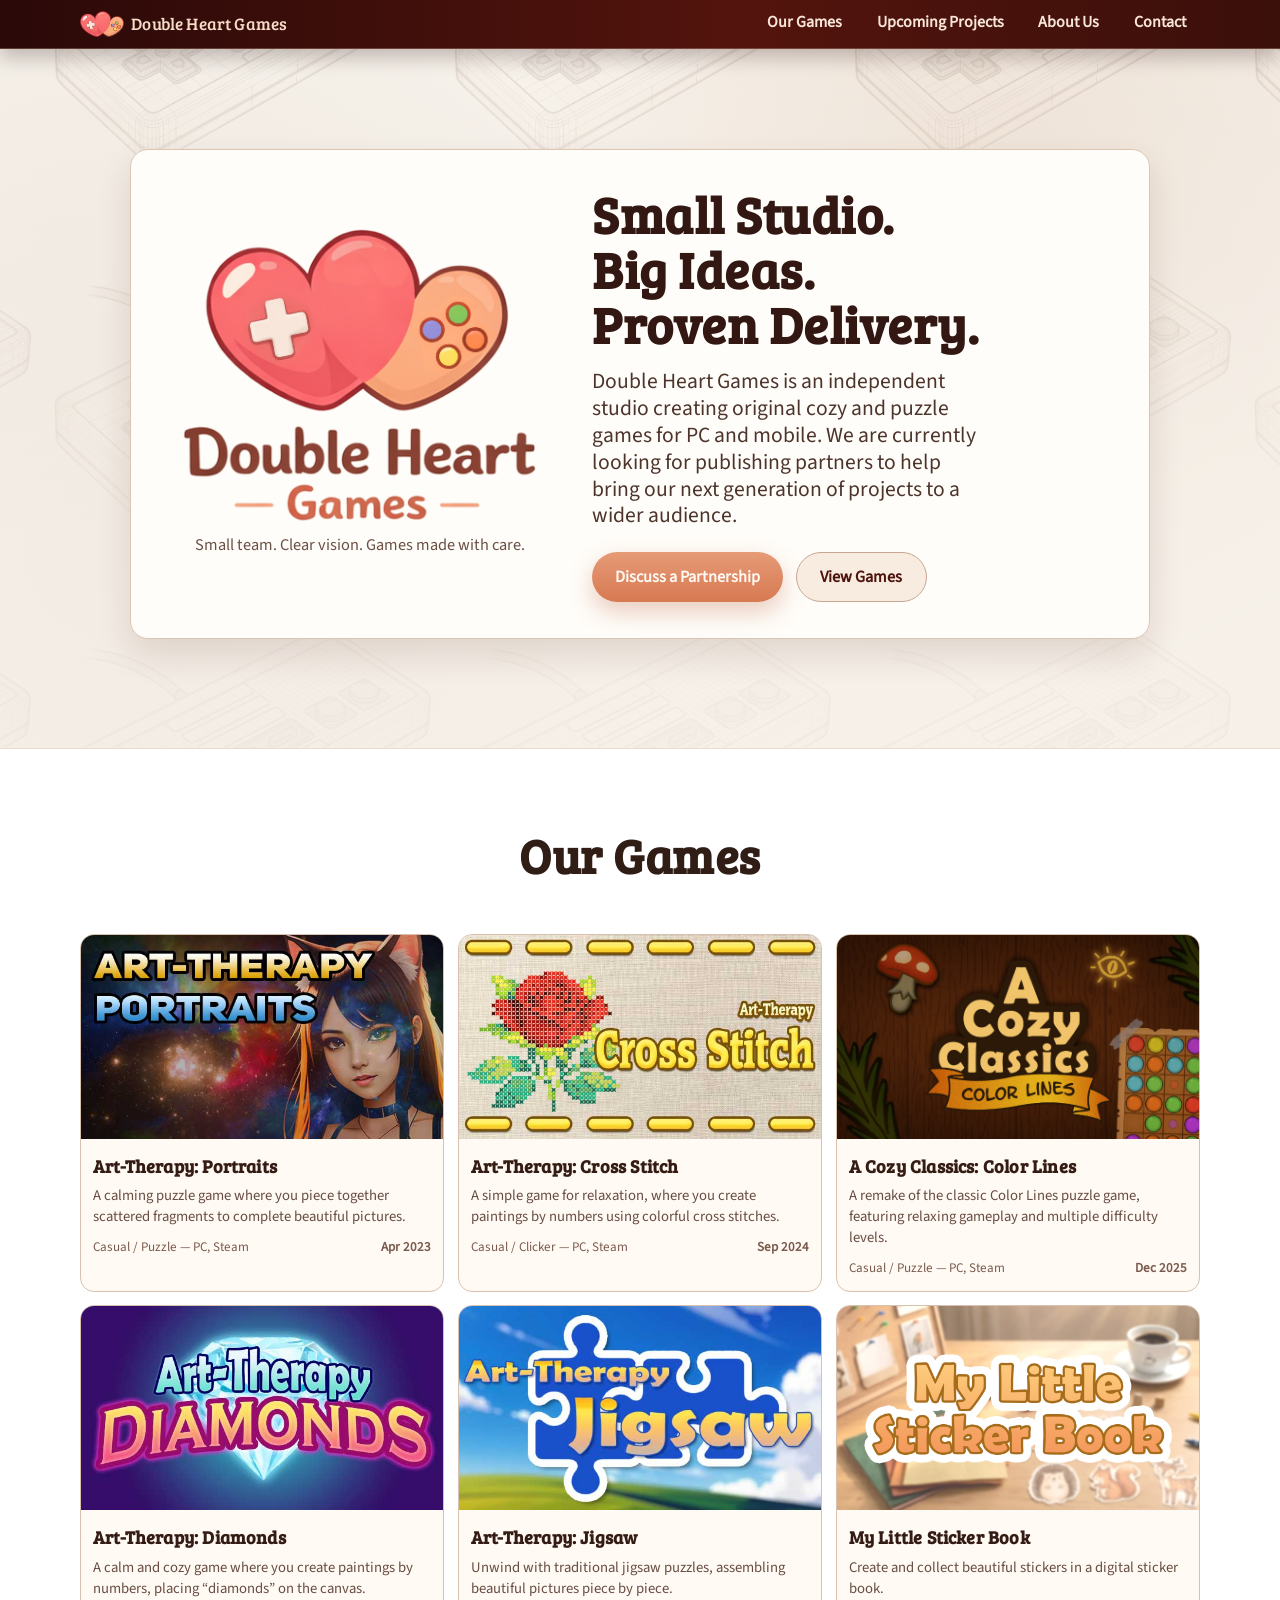
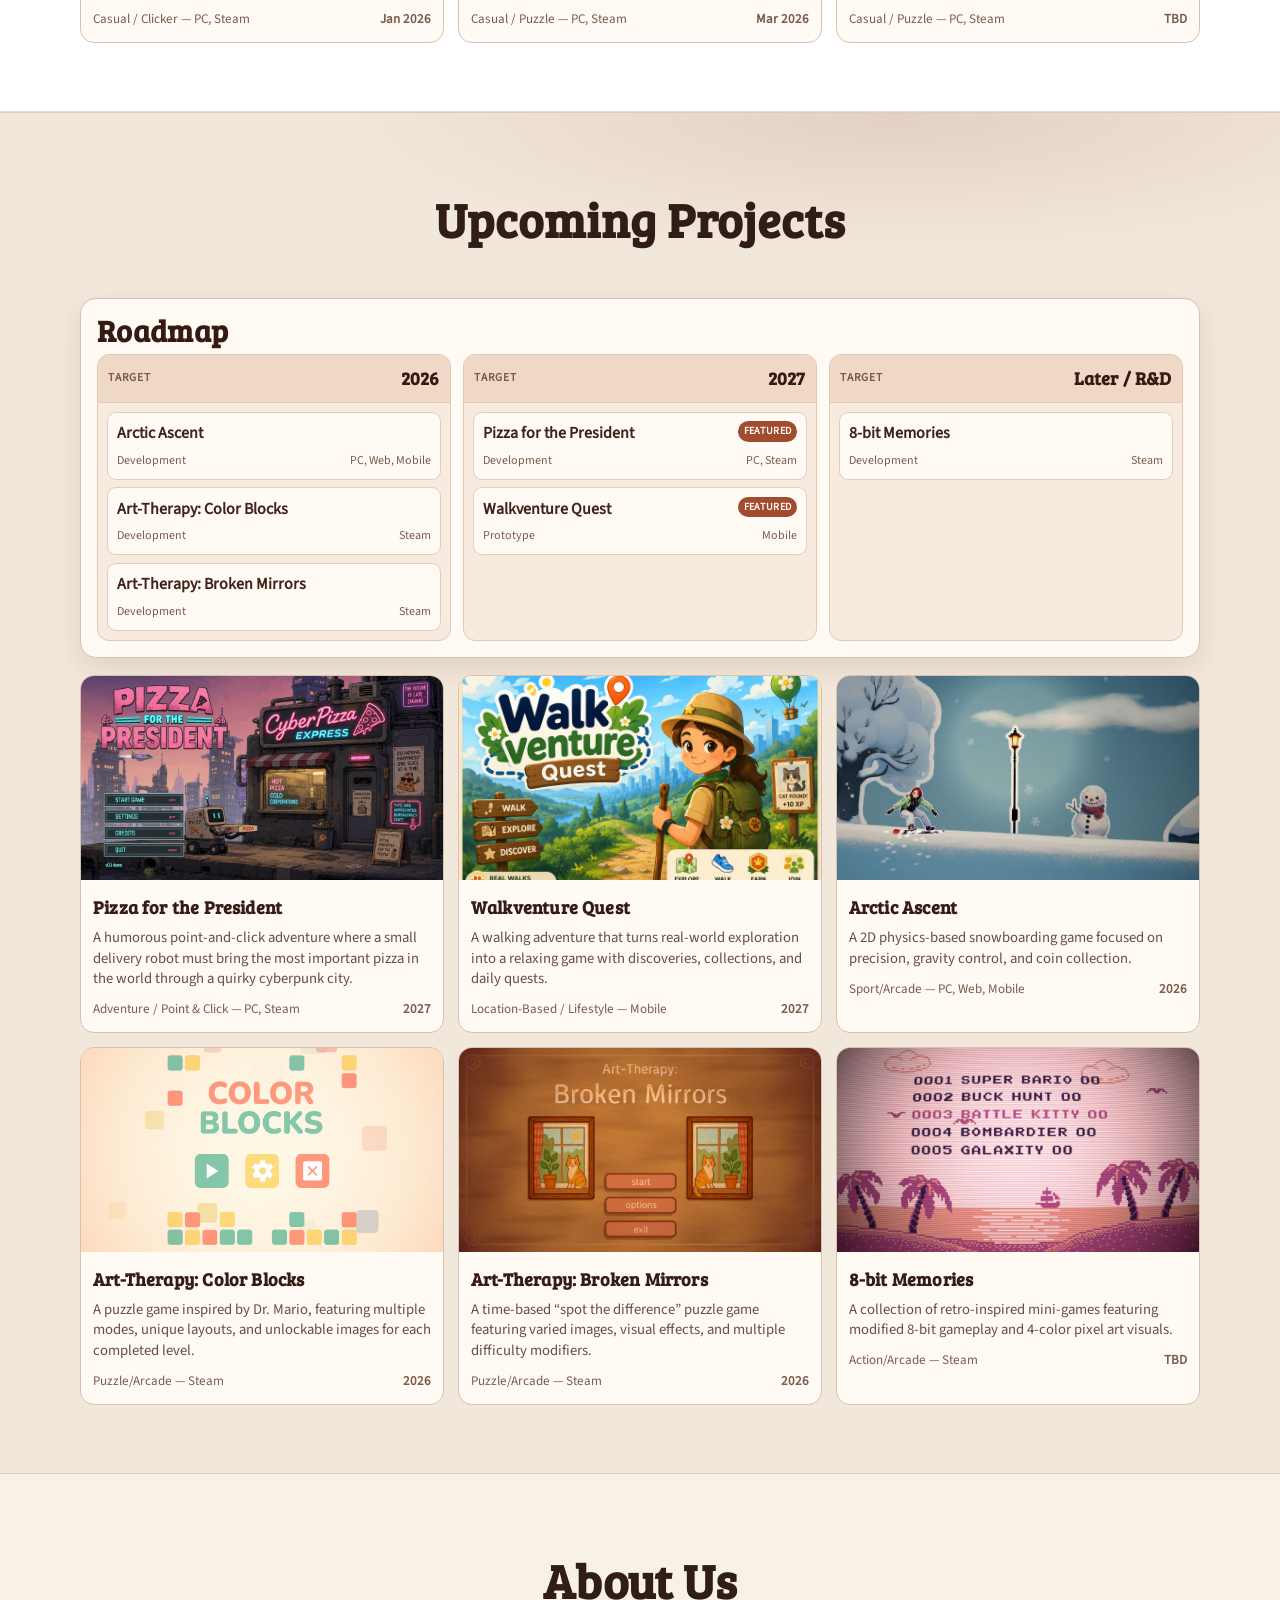
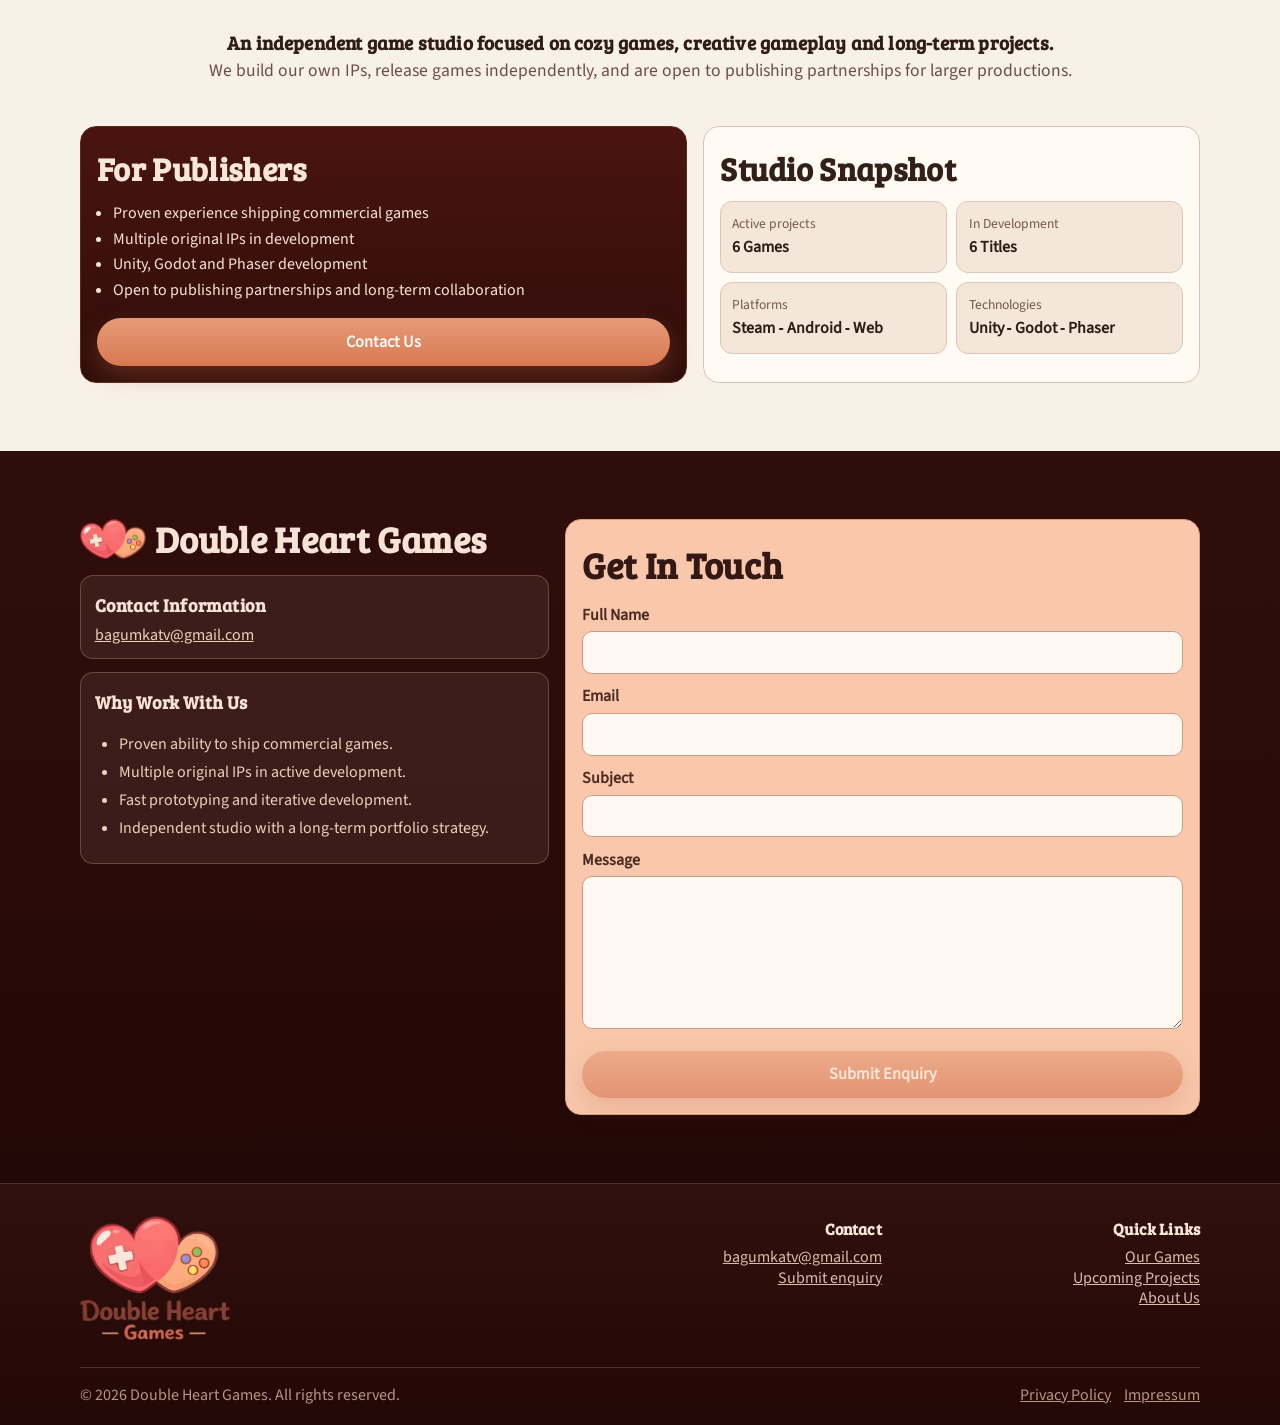
==== index.html @ 3693269b "update" ====
<!doctype html>
<html lang="en" data-beasties-container>

<head>
  <title>Double Heart Games</title>
  <meta charset="UTF-8">
  <base href="/">
  <link rel="apple-touch-icon" sizes="180x180" href="/assets/favicon/double-heart-fav.png">
  <link rel="icon" type="image/png" href="/assets/favicon/double-heart-fav.png">
  <link rel="manifest" href="/assets/favicon/site.webmanifest">
  <link rel="preload" as="image" href="/assets/design/dblhrt-trimmed.png">
  <style>
    .app-loader {
      position: fixed;
      inset: 0;
      z-index: 9999;
      display: grid;
      place-items: center;
      background: #f5efe7;
    }

    .app-loader img {
      width: min(240px, 60vw);
      height: auto;
      animation: loader-pulse 1.4s ease-in-out infinite;
    }

    @keyframes loader-pulse {

      0%,
      100% {
        opacity: 0.72;
        transform: scale(0.97);
      }

      50% {
        opacity: 1;
        transform: scale(1);
      }
    }

    @media (prefers-reduced-motion: reduce) {
      .app-loader img {
        animation: none;
      }
    }
  </style>
<style>@font-face{font-display:swap;font-family:"Source Sans 3";font-style:normal;font-weight:400;src:url(/assets/fonts/source-sans-3-v19-latin-regular.woff2) format("woff2")}:root{--bg:#f5efe7;--surface:#fffdf9;--surface-muted:#f0e4d5;--line:#dbc6b3;--text:#2f1d16;--text-soft:#6c4f44;--brand-deep:#2a0908;--brand:#4d130d;--accent:#db8d67;--accent-strong:#c66d47;--card-shadow:0 16px 34px rgba(72, 27, 16, .12)}*{margin:0;padding:0;box-sizing:border-box}html{scroll-behavior:smooth}body{font-family:"Source Sans 3",sans-serif;background:radial-gradient(1200px 500px at 90% -10%,rgba(219,141,103,.2),transparent 60%),radial-gradient(1000px 500px at 10% 20%,rgba(85,29,16,.08),transparent 70%),var(--bg);color:var(--text);line-height:1.6;overflow-x:hidden}</style><link rel="stylesheet" href="styles-2LGUHHR6.css" media="print" onload="this.media='all'"><noscript><link rel="stylesheet" href="styles-2LGUHHR6.css"></noscript></head>

<body>
  <app-root>
    <div class="app-loader" role="status" aria-label="Loading Double Heart Games">
      <img src="/assets/design/dblhrt-trimmed.png" alt="Double Heart Games">
    </div>
  </app-root>
<script src="polyfills-5CFQRCPP.js" type="module"></script><script src="main-F7FQABIE.js" type="module"></script></body>

</html>
---- styles-2LGUHHR6.css ----
@font-face{font-display:swap;font-family:"Bree Serif";font-style:normal;font-weight:400;src:url(/assets/fonts/bree-serif-v18-latin-regular.woff2) format("woff2")}@font-face{font-display:swap;font-family:"Source Sans 3";font-style:normal;font-weight:400;src:url(/assets/fonts/source-sans-3-v19-latin-regular.woff2) format("woff2")}@font-face{font-family:Material Symbols Outlined;font-style:normal;font-weight:100 700;font-display:block;src:url("./media/material-symbols-outlined-TII6WUQG.woff2") format("woff2")}.material-symbols-outlined{font-family:Material Symbols Outlined;font-weight:400;font-style:normal;font-size:24px;line-height:1;letter-spacing:normal;text-transform:none;display:inline-block;white-space:nowrap;word-wrap:normal;direction:ltr;-webkit-font-smoothing:antialiased;-moz-osx-font-smoothing:grayscale;text-rendering:optimizeLegibility;font-feature-settings:"liga"}@font-face{font-family:Material Symbols Rounded;font-style:normal;font-weight:100 700;font-display:block;src:url("./media/material-symbols-rounded-ZIPMTUFS.woff2") format("woff2")}.material-symbols-rounded{font-family:Material Symbols Rounded;font-weight:400;font-style:normal;font-size:24px;line-height:1;letter-spacing:normal;text-transform:none;display:inline-block;white-space:nowrap;word-wrap:normal;direction:ltr;-webkit-font-smoothing:antialiased;-moz-osx-font-smoothing:grayscale;text-rendering:optimizeLegibility;font-feature-settings:"liga"}@font-face{font-family:Material Symbols Sharp;font-style:normal;font-weight:100 700;font-display:block;src:url("./media/material-symbols-sharp-HDQOLSGE.woff2") format("woff2")}.material-symbols-sharp{font-family:Material Symbols Sharp;font-weight:400;font-style:normal;font-size:24px;line-height:1;letter-spacing:normal;text-transform:none;display:inline-block;white-space:nowrap;word-wrap:normal;direction:ltr;-webkit-font-smoothing:antialiased;-moz-osx-font-smoothing:grayscale;text-rendering:optimizeLegibility;font-feature-settings:"liga"}:root{--bg: #f5efe7;--surface: #fffdf9;--surface-muted: #f0e4d5;--line: #dbc6b3;--text: #2f1d16;--text-soft: #6c4f44;--brand-deep: #2a0908;--brand: #4d130d;--accent: #db8d67;--accent-strong: #c66d47;--card-shadow: 0 16px 34px rgba(72, 27, 16, .12)}*{margin:0;padding:0;box-sizing:border-box}html{scroll-behavior:smooth}body{font-family:"Source Sans 3",sans-serif;background:radial-gradient(1200px 500px at 90% -10%,rgba(219,141,103,.2),transparent 60%),radial-gradient(1000px 500px at 10% 20%,rgba(85,29,16,.08),transparent 70%),var(--bg);color:var(--text);line-height:1.6;overflow-x:hidden}h1,h2,h3,h4{font-family:"Bree Serif",serif;letter-spacing:.01em}a{color:inherit}::-webkit-scrollbar{width:10px}::-webkit-scrollbar-track{background:#ede2d4}::-webkit-scrollbar-thumb{background:#ad7458;border-radius:999px}::-webkit-scrollbar-thumb:hover{background:#8d563d}.container{width:min(1160px,100%);margin:0 auto;padding:0 1.25rem}.section{padding:4.25rem 0}.section-header{text-align:center;margin-bottom:2.5rem}.section-header h2{font-size:clamp(2rem,3.8vw,3rem);color:var(--text);margin-bottom:.55rem}.section-header p{color:var(--text-soft);font-size:1.1rem}.btn{display:inline-flex;align-items:center;justify-content:center;gap:.45rem;padding:.7rem 1.45rem;border-radius:999px;border:0;cursor:pointer;text-decoration:none;font-family:inherit;font-weight:800;font-size:1.02rem;transition:transform .2s ease,box-shadow .2s ease,background .2s ease}.btn-primary{color:#fff8f3;background:linear-gradient(180deg,#e69b77,#d77952);box-shadow:0 10px 24px #bb624252}.btn-primary:hover{transform:translateY(-2px);box-shadow:0 14px 28px #bb624266}.btn-secondary{color:var(--brand);border:1px solid #c7a792;background:#f8ebe0}.btn-secondary:hover{transform:translateY(-2px);background:#f4dfcf}.card{background:var(--surface);border:1px solid var(--line);border-radius:18px;box-shadow:var(--card-shadow)}.fade-in-up{animation:fadeInUp .55s ease both}@keyframes fadeInUp{0%{opacity:0;transform:translateY(20px)}to{opacity:1;transform:translateY(0)}}@media(max-width:768px){.section{padding:3.25rem 0}}
---- styles-2LGUHHR6.css ----
@font-face{font-display:swap;font-family:"Bree Serif";font-style:normal;font-weight:400;src:url(/assets/fonts/bree-serif-v18-latin-regular.woff2) format("woff2")}@font-face{font-display:swap;font-family:"Source Sans 3";font-style:normal;font-weight:400;src:url(/assets/fonts/source-sans-3-v19-latin-regular.woff2) format("woff2")}@font-face{font-family:Material Symbols Outlined;font-style:normal;font-weight:100 700;font-display:block;src:url("./media/material-symbols-outlined-TII6WUQG.woff2") format("woff2")}.material-symbols-outlined{font-family:Material Symbols Outlined;font-weight:400;font-style:normal;font-size:24px;line-height:1;letter-spacing:normal;text-transform:none;display:inline-block;white-space:nowrap;word-wrap:normal;direction:ltr;-webkit-font-smoothing:antialiased;-moz-osx-font-smoothing:grayscale;text-rendering:optimizeLegibility;font-feature-settings:"liga"}@font-face{font-family:Material Symbols Rounded;font-style:normal;font-weight:100 700;font-display:block;src:url("./media/material-symbols-rounded-ZIPMTUFS.woff2") format("woff2")}.material-symbols-rounded{font-family:Material Symbols Rounded;font-weight:400;font-style:normal;font-size:24px;line-height:1;letter-spacing:normal;text-transform:none;display:inline-block;white-space:nowrap;word-wrap:normal;direction:ltr;-webkit-font-smoothing:antialiased;-moz-osx-font-smoothing:grayscale;text-rendering:optimizeLegibility;font-feature-settings:"liga"}@font-face{font-family:Material Symbols Sharp;font-style:normal;font-weight:100 700;font-display:block;src:url("./media/material-symbols-sharp-HDQOLSGE.woff2") format("woff2")}.material-symbols-sharp{font-family:Material Symbols Sharp;font-weight:400;font-style:normal;font-size:24px;line-height:1;letter-spacing:normal;text-transform:none;display:inline-block;white-space:nowrap;word-wrap:normal;direction:ltr;-webkit-font-smoothing:antialiased;-moz-osx-font-smoothing:grayscale;text-rendering:optimizeLegibility;font-feature-settings:"liga"}:root{--bg: #f5efe7;--surface: #fffdf9;--surface-muted: #f0e4d5;--line: #dbc6b3;--text: #2f1d16;--text-soft: #6c4f44;--brand-deep: #2a0908;--brand: #4d130d;--accent: #db8d67;--accent-strong: #c66d47;--card-shadow: 0 16px 34px rgba(72, 27, 16, .12)}*{margin:0;padding:0;box-sizing:border-box}html{scroll-behavior:smooth}body{font-family:"Source Sans 3",sans-serif;background:radial-gradient(1200px 500px at 90% -10%,rgba(219,141,103,.2),transparent 60%),radial-gradient(1000px 500px at 10% 20%,rgba(85,29,16,.08),transparent 70%),var(--bg);color:var(--text);line-height:1.6;overflow-x:hidden}h1,h2,h3,h4{font-family:"Bree Serif",serif;letter-spacing:.01em}a{color:inherit}::-webkit-scrollbar{width:10px}::-webkit-scrollbar-track{background:#ede2d4}::-webkit-scrollbar-thumb{background:#ad7458;border-radius:999px}::-webkit-scrollbar-thumb:hover{background:#8d563d}.container{width:min(1160px,100%);margin:0 auto;padding:0 1.25rem}.section{padding:4.25rem 0}.section-header{text-align:center;margin-bottom:2.5rem}.section-header h2{font-size:clamp(2rem,3.8vw,3rem);color:var(--text);margin-bottom:.55rem}.section-header p{color:var(--text-soft);font-size:1.1rem}.btn{display:inline-flex;align-items:center;justify-content:center;gap:.45rem;padding:.7rem 1.45rem;border-radius:999px;border:0;cursor:pointer;text-decoration:none;font-family:inherit;font-weight:800;font-size:1.02rem;transition:transform .2s ease,box-shadow .2s ease,background .2s ease}.btn-primary{color:#fff8f3;background:linear-gradient(180deg,#e69b77,#d77952);box-shadow:0 10px 24px #bb624252}.btn-primary:hover{transform:translateY(-2px);box-shadow:0 14px 28px #bb624266}.btn-secondary{color:var(--brand);border:1px solid #c7a792;background:#f8ebe0}.btn-secondary:hover{transform:translateY(-2px);background:#f4dfcf}.card{background:var(--surface);border:1px solid var(--line);border-radius:18px;box-shadow:var(--card-shadow)}.fade-in-up{animation:fadeInUp .55s ease both}@keyframes fadeInUp{0%{opacity:0;transform:translateY(20px)}to{opacity:1;transform:translateY(0)}}@media(max-width:768px){.section{padding:3.25rem 0}}
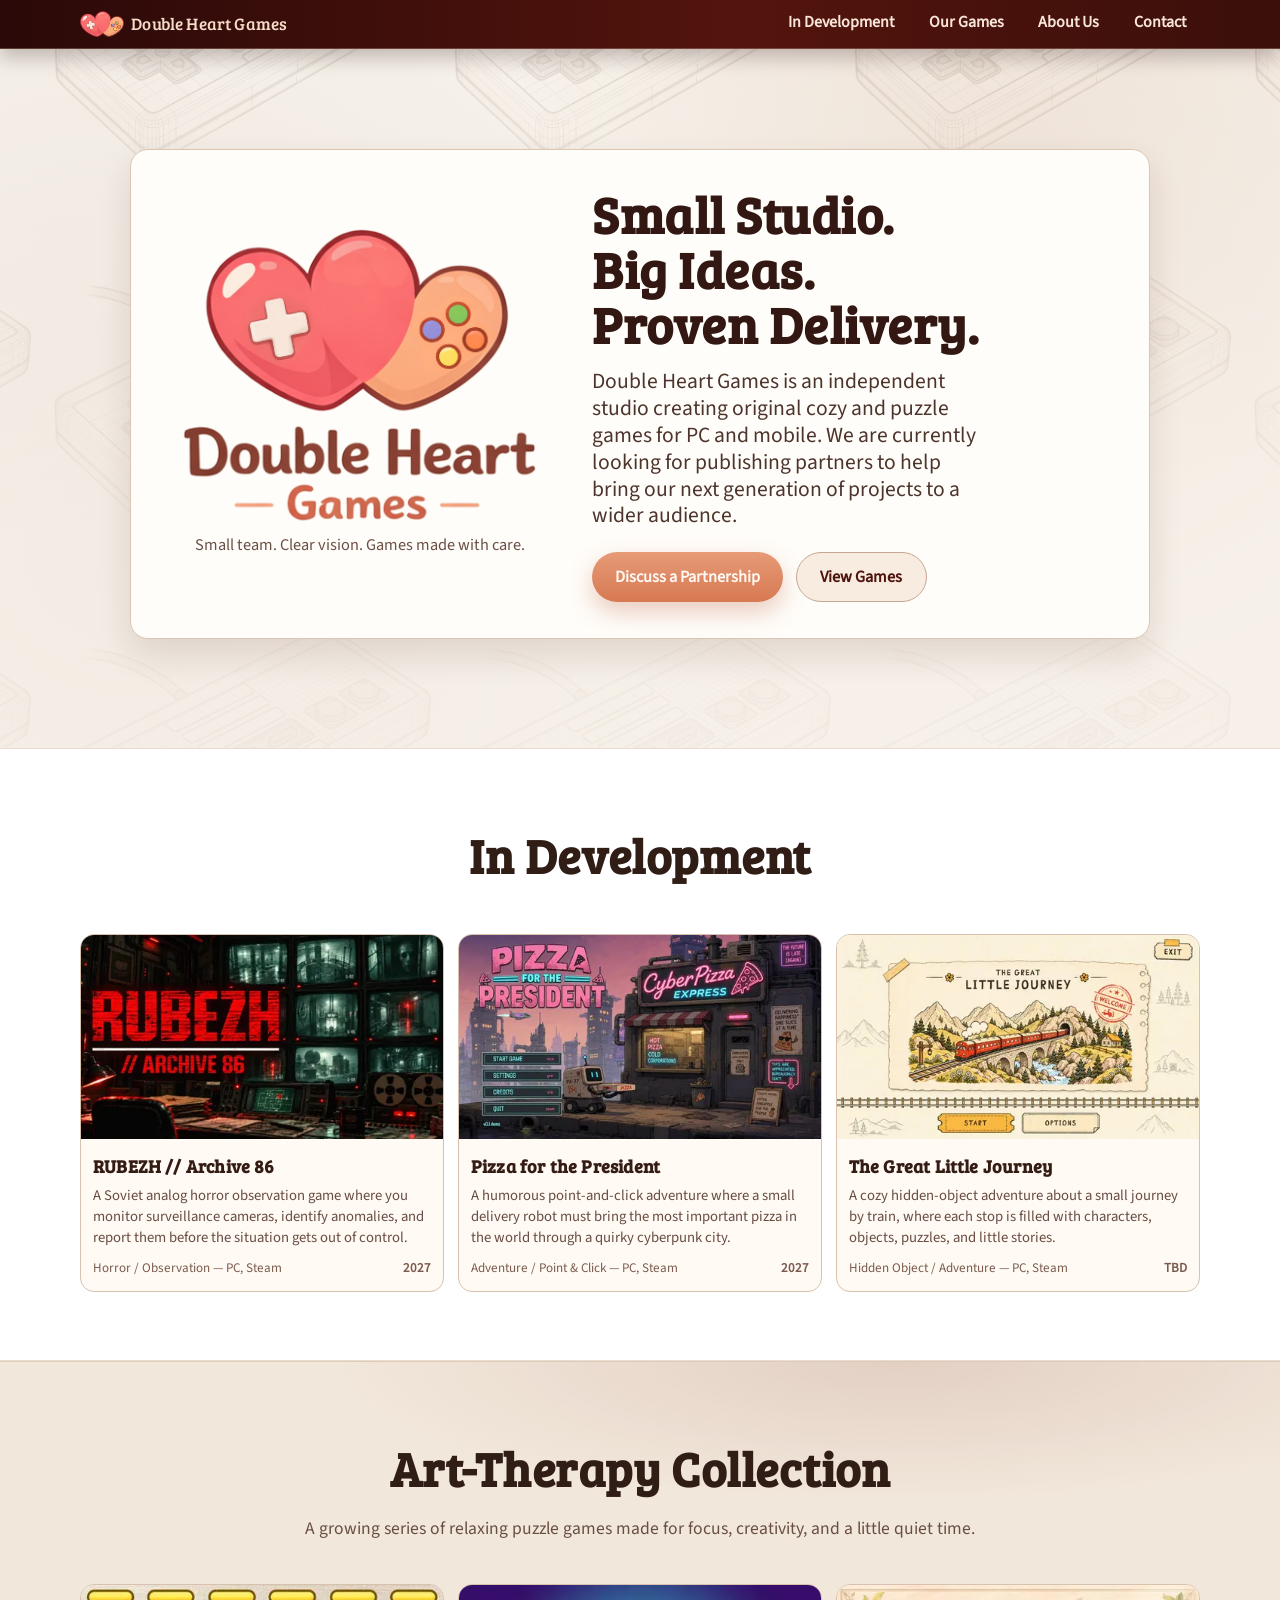
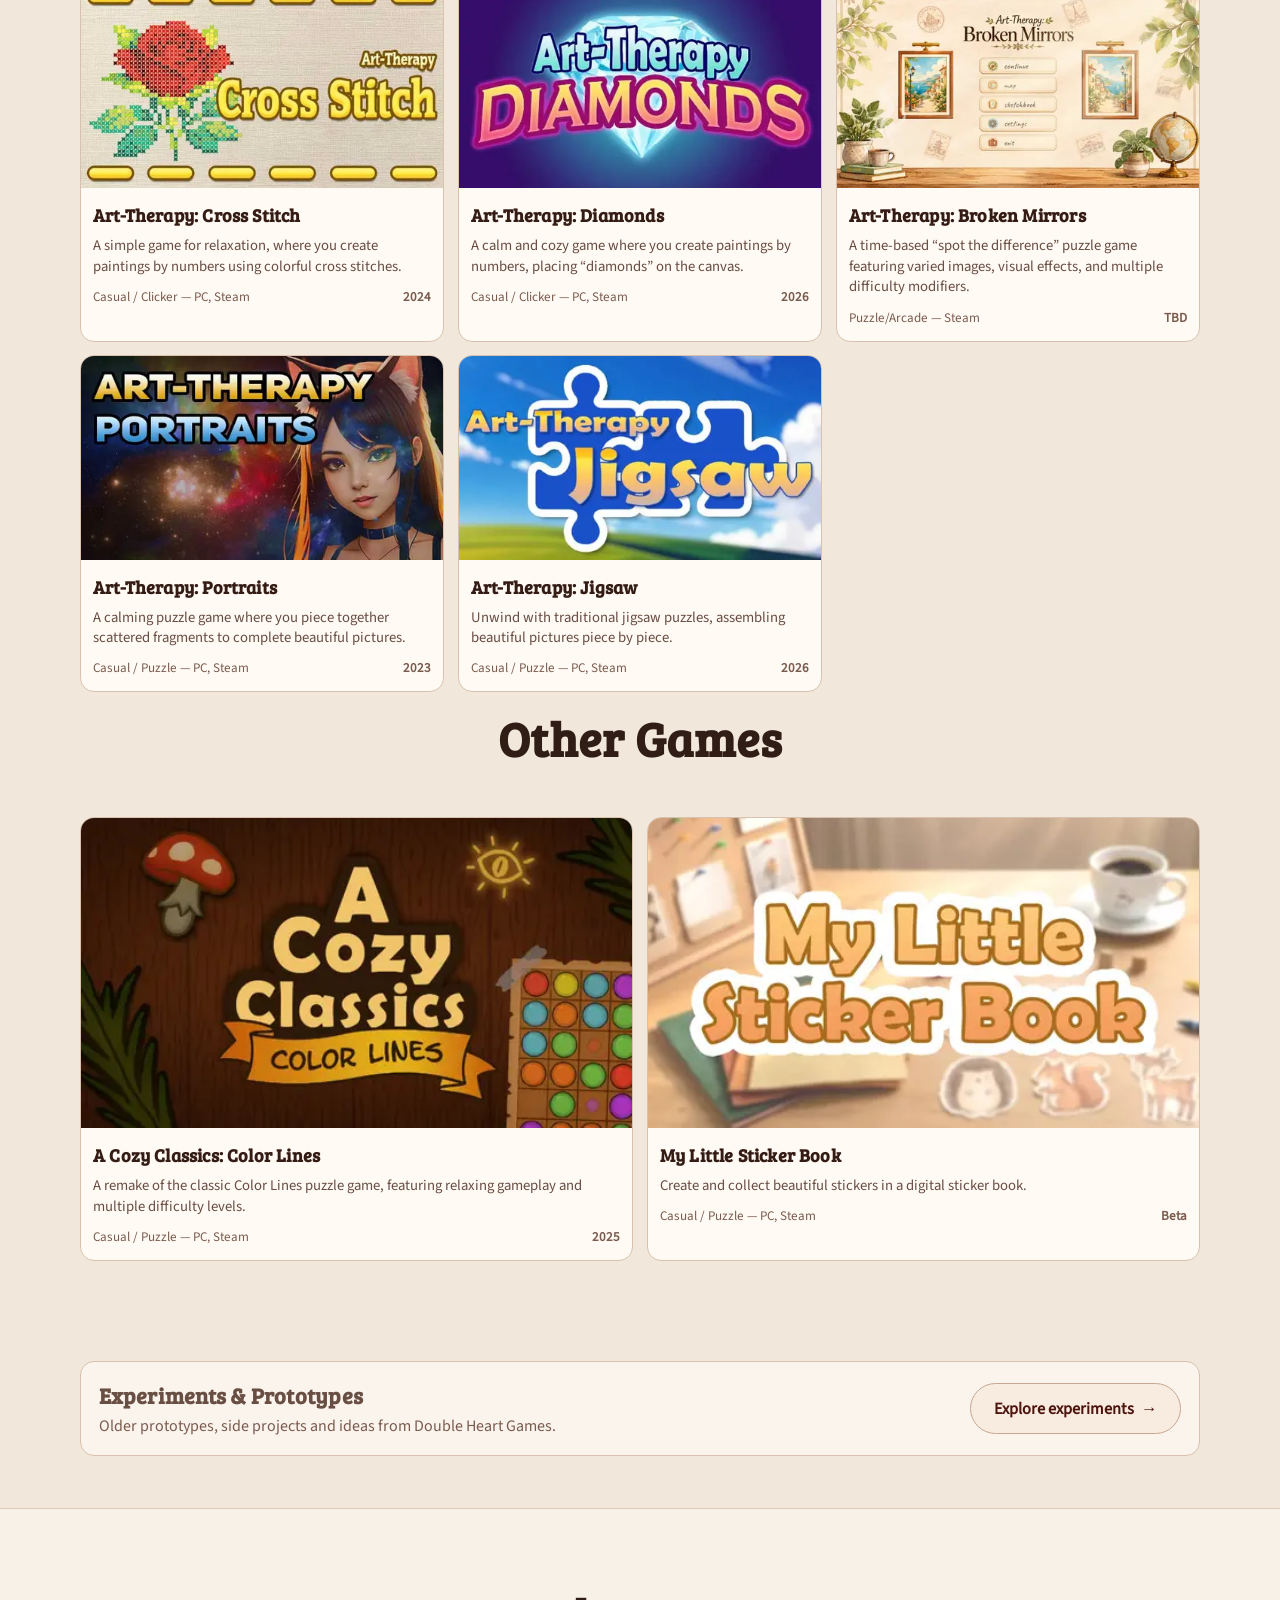
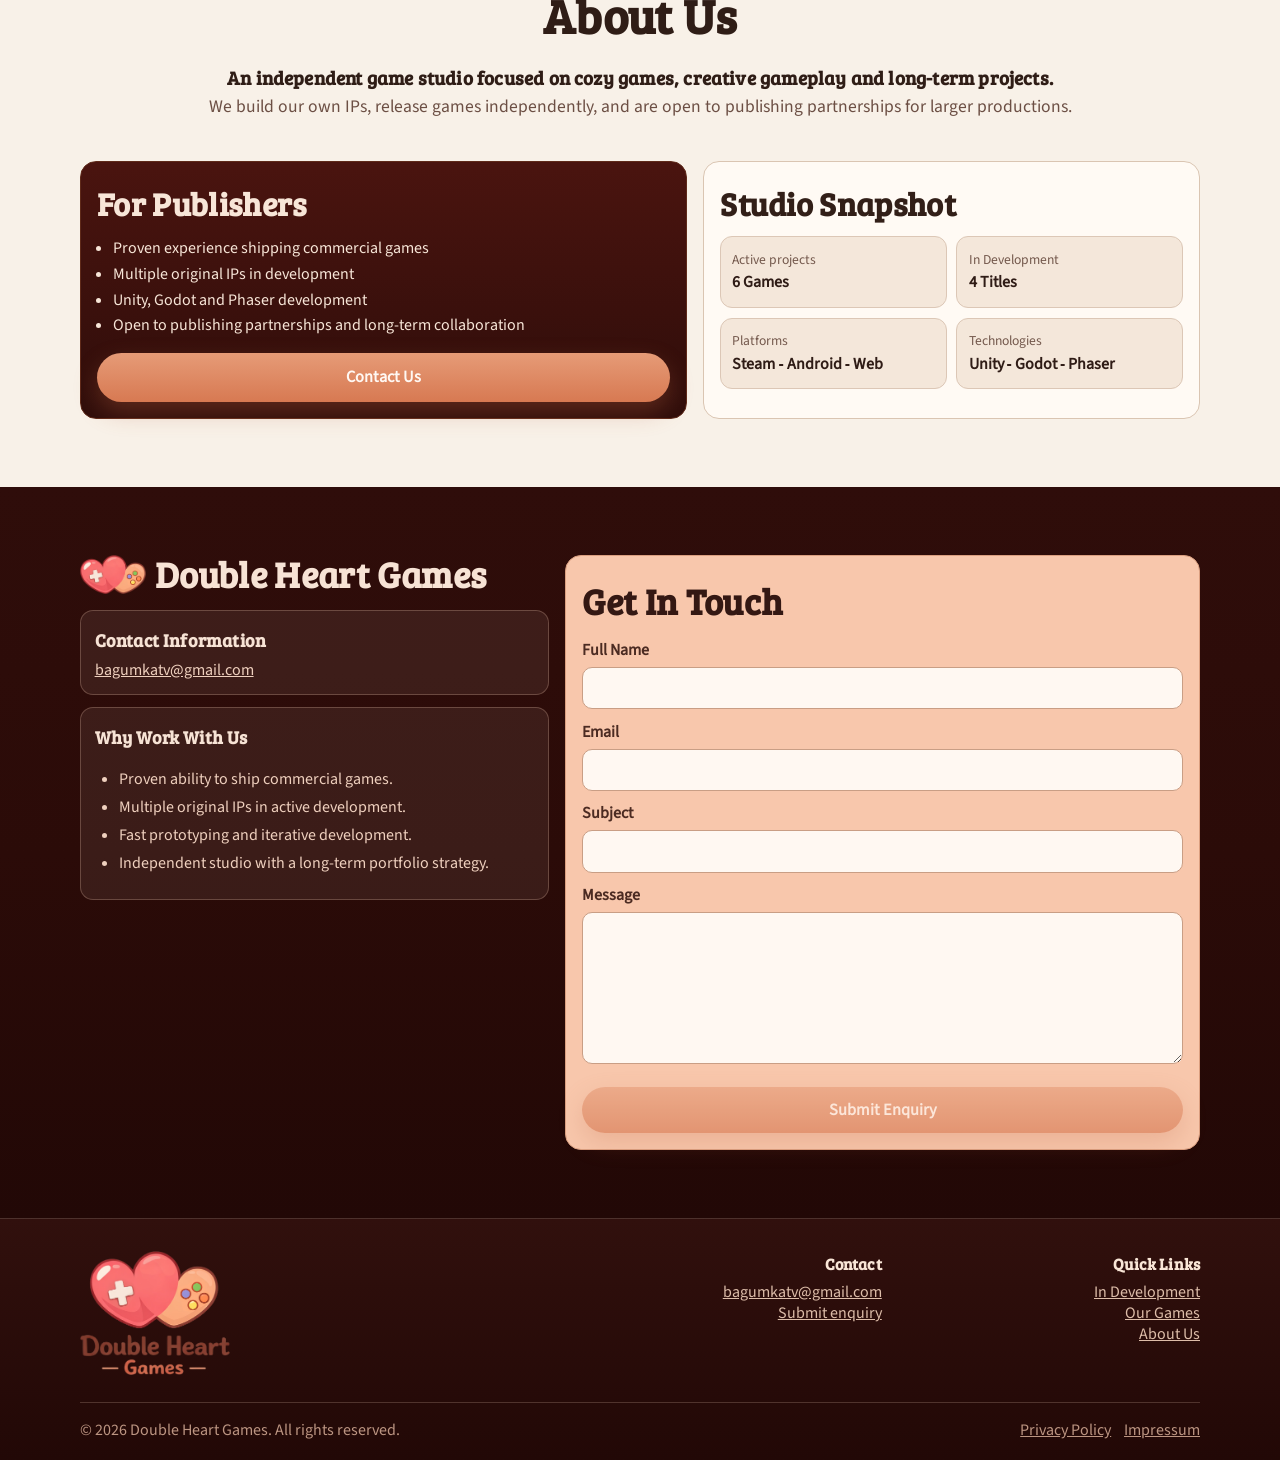
==== commit 02a0b27f: "update" ====
--- a/index.html
+++ b/index.html
@@ -1,58 +1,112 @@
 <!doctype html>
 <html lang="en" data-beasties-container>
+  <head>
+    <title>Double Heart Games | Cozy &amp; Puzzle Game Studio</title>
+    <meta charset="UTF-8">
+    <meta name="viewport" content="width=device-width, initial-scale=1">
+    <meta name="description" content="Double Heart Games is an independent studio creating original cozy and puzzle games for PC, Steam and mobile. Explore our released and upcoming games.">
+    <meta name="robots" content="index, follow, max-image-preview:large">
+    <meta name="theme-color" content="#f5efe7">
+    <base href="/">
+    <link rel="canonical" href="https://doubleheartgames.com/">
+    <link rel="apple-touch-icon" sizes="180x180" href="/assets/favicon/apple-touch-icon.png">
+    <link rel="icon" type="image/png" sizes="96x96" href="/assets/favicon/favicon-96x96.png">
+    <link rel="icon" type="image/svg+xml" href="/assets/favicon/favicon.svg">
+    <link rel="shortcut icon" href="/assets/favicon/favicon.ico">
+    <link rel="manifest" href="/assets/favicon/site.webmanifest">
+    <link rel="preload" as="image" href="/assets/design/dblhrt-trimmed.png">
 
-<head>
-  <title>Double Heart Games</title>
-  <meta charset="UTF-8">
-  <base href="/">
-  <link rel="apple-touch-icon" sizes="180x180" href="/assets/favicon/double-heart-fav.png">
-  <link rel="icon" type="image/png" href="/assets/favicon/double-heart-fav.png">
-  <link rel="manifest" href="/assets/favicon/site.webmanifest">
-  <link rel="preload" as="image" href="/assets/design/dblhrt-trimmed.png">
-  <style>
-    .app-loader {
-      position: fixed;
-      inset: 0;
-      z-index: 9999;
-      display: grid;
-      place-items: center;
-      background: #f5efe7;
-    }
+    <meta property="og:type" content="website">
+    <meta property="og:site_name" content="Double Heart Games">
+    <meta property="og:title" content="Double Heart Games | Cozy &amp; Puzzle Game Studio">
+    <meta property="og:description" content="An independent studio creating original cozy and puzzle games for PC, Steam and mobile.">
+    <meta property="og:url" content="https://doubleheartgames.com/">
+    <meta property="og:image" content="https://doubleheartgames.com/assets/design/dblhrt-trimmed.png">
+    <meta property="og:image:alt" content="Double Heart Games logo">
+    <meta name="twitter:card" content="summary_large_image">
+    <meta name="twitter:title" content="Double Heart Games | Cozy &amp; Puzzle Game Studio">
+    <meta name="twitter:description" content="An independent studio creating original cozy and puzzle games for PC, Steam and mobile.">
+    <meta name="twitter:image" content="https://doubleheartgames.com/assets/design/dblhrt-trimmed.png">
 
-    .app-loader img {
-      width: min(240px, 60vw);
-      height: auto;
-      animation: loader-pulse 1.4s ease-in-out infinite;
-    }
-
-    @keyframes loader-pulse {
-
-      0%,
-      100% {
-        opacity: 0.72;
-        transform: scale(0.97);
+    <script type="application/ld+json">
+      {
+        "@context": "https://schema.org",
+        "@graph": [
+          {
+            "@type": "WebSite",
+            "@id": "https://doubleheartgames.com/#website",
+            "url": "https://doubleheartgames.com/",
+            "name": "Double Heart Games"
+          },
+          {
+            "@type": "Organization",
+            "@id": "https://doubleheartgames.com/#organization",
+            "name": "Double Heart Games",
+            "url": "https://doubleheartgames.com/",
+            "logo": "https://doubleheartgames.com/assets/favicon/web-app-manifest-512x512.png",
+            "description": "Independent game studio creating original cozy and puzzle games for PC, Steam and mobile."
+          }
+        ]
+      }
+    </script>
+    <style>
+      .app-loader {
+        position: fixed;
+        inset: 0;
+        z-index: 9999;
+        display: grid;
+        place-items: center;
+        background: #f5efe7;
       }
 
-      50% {
-        opacity: 1;
-        transform: scale(1);
+      .app-loader img {
+        width: min(240px, 60vw);
+        height: auto;
+        animation: loader-pulse 1.4s ease-in-out infinite;
       }
-    }
 
-    @media (prefers-reduced-motion: reduce) {
-      .app-loader img {
-        animation: none;
+      .app-loader-copy {
+        position: absolute;
+        width: 1px;
+        height: 1px;
+        padding: 0;
+        margin: -1px;
+        overflow: hidden;
+        clip: rect(0, 0, 0, 0);
+        white-space: nowrap;
+        border: 0;
       }
-    }
-  </style>
-<style>@font-face{font-display:swap;font-family:"Source Sans 3";font-style:normal;font-weight:400;src:url(/assets/fonts/source-sans-3-v19-latin-regular.woff2) format("woff2")}:root{--bg:#f5efe7;--surface:#fffdf9;--surface-muted:#f0e4d5;--line:#dbc6b3;--text:#2f1d16;--text-soft:#6c4f44;--brand-deep:#2a0908;--brand:#4d130d;--accent:#db8d67;--accent-strong:#c66d47;--card-shadow:0 16px 34px rgba(72, 27, 16, .12)}*{margin:0;padding:0;box-sizing:border-box}html{scroll-behavior:smooth}body{font-family:"Source Sans 3",sans-serif;background:radial-gradient(1200px 500px at 90% -10%,rgba(219,141,103,.2),transparent 60%),radial-gradient(1000px 500px at 10% 20%,rgba(85,29,16,.08),transparent 70%),var(--bg);color:var(--text);line-height:1.6;overflow-x:hidden}</style><link rel="stylesheet" href="styles-2LGUHHR6.css" media="print" onload="this.media='all'"><noscript><link rel="stylesheet" href="styles-2LGUHHR6.css"></noscript></head>
 
-<body>
-  <app-root>
-    <div class="app-loader" role="status" aria-label="Loading Double Heart Games">
-      <img src="/assets/design/dblhrt-trimmed.png" alt="Double Heart Games">
-    </div>
-  </app-root>
-<script src="polyfills-5CFQRCPP.js" type="module"></script><script src="main-F7FQABIE.js" type="module"></script></body>
+      @keyframes loader-pulse {
+        0%,
+        100% {
+          opacity: 0.72;
+          transform: scale(0.97);
+        }
 
-</html>+        50% {
+          opacity: 1;
+          transform: scale(1);
+        }
+      }
+
+      @media (prefers-reduced-motion: reduce) {
+        .app-loader img {
+          animation: none;
+        }
+      }
+    </style>
+  <style>@font-face{font-display:swap;font-family:"Bree Serif";font-style:normal;font-weight:400;src:url(/assets/fonts/bree-serif-v18-latin-regular.woff2) format("woff2")}@font-face{font-display:swap;font-family:"Source Sans 3";font-style:normal;font-weight:400;src:url(/assets/fonts/source-sans-3-v19-latin-regular.woff2) format("woff2")}:root{--bg:#f5efe7;--surface:#fffdf9;--surface-muted:#f0e4d5;--line:#dbc6b3;--text:#2f1d16;--text-soft:#6c4f44;--brand-deep:#2a0908;--brand:#4d130d;--accent:#db8d67;--accent-strong:#c66d47;--card-shadow:0 16px 34px rgba(72, 27, 16, .12)}*{margin:0;padding:0;box-sizing:border-box}html{scroll-behavior:smooth}body{font-family:"Source Sans 3",sans-serif;background:radial-gradient(1200px 500px at 90% -10%,rgba(219,141,103,.2),transparent 60%),radial-gradient(1000px 500px at 10% 20%,rgba(85,29,16,.08),transparent 70%),var(--bg);color:var(--text);line-height:1.6;overflow-x:hidden}h1{font-family:"Bree Serif",serif;letter-spacing:.01em}</style><link rel="stylesheet" href="styles-2LGUHHR6.css" media="print" data-beasties-media="all"><noscript><link rel="stylesheet" href="styles-2LGUHHR6.css"></noscript></head>
+
+  <body>
+    <app-root>
+      <div class="app-loader" role="status" aria-label="Loading Double Heart Games">
+        <img src="/assets/design/dblhrt-trimmed.png" alt>
+        <div class="app-loader-copy">
+          <h1>Double Heart Games</h1>
+          <p>Independent studio creating original cozy and puzzle games for PC, Steam and mobile.</p>
+        </div>
+      </div>
+    </app-root>
+  <script src="polyfills-5CFQRCPP.js" type="module"></script><script src="main-KBYFDMNR.js" type="module"></script><script>document.querySelectorAll('link[data-beasties-media]').forEach(function(l){l.media=l.getAttribute('data-beasties-media');l.removeAttribute('data-beasties-media')})</script></body>
+</html>
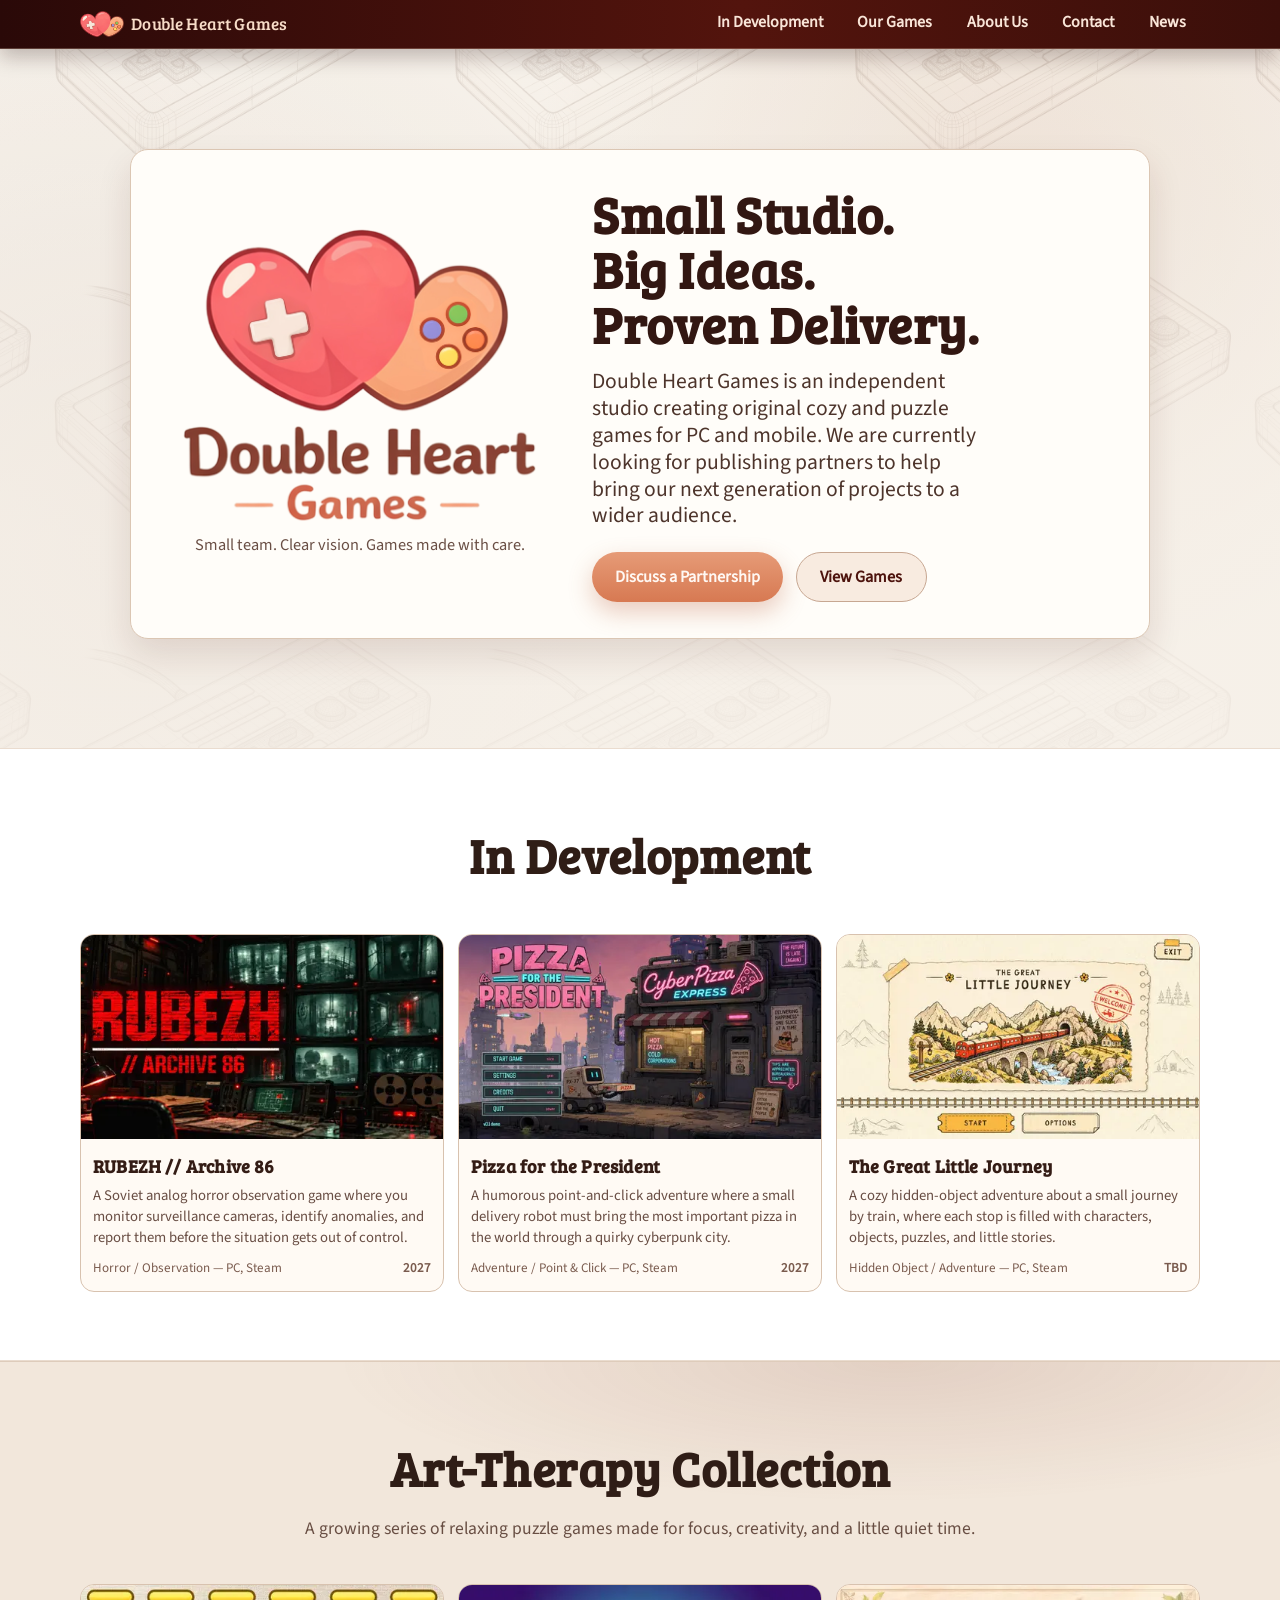
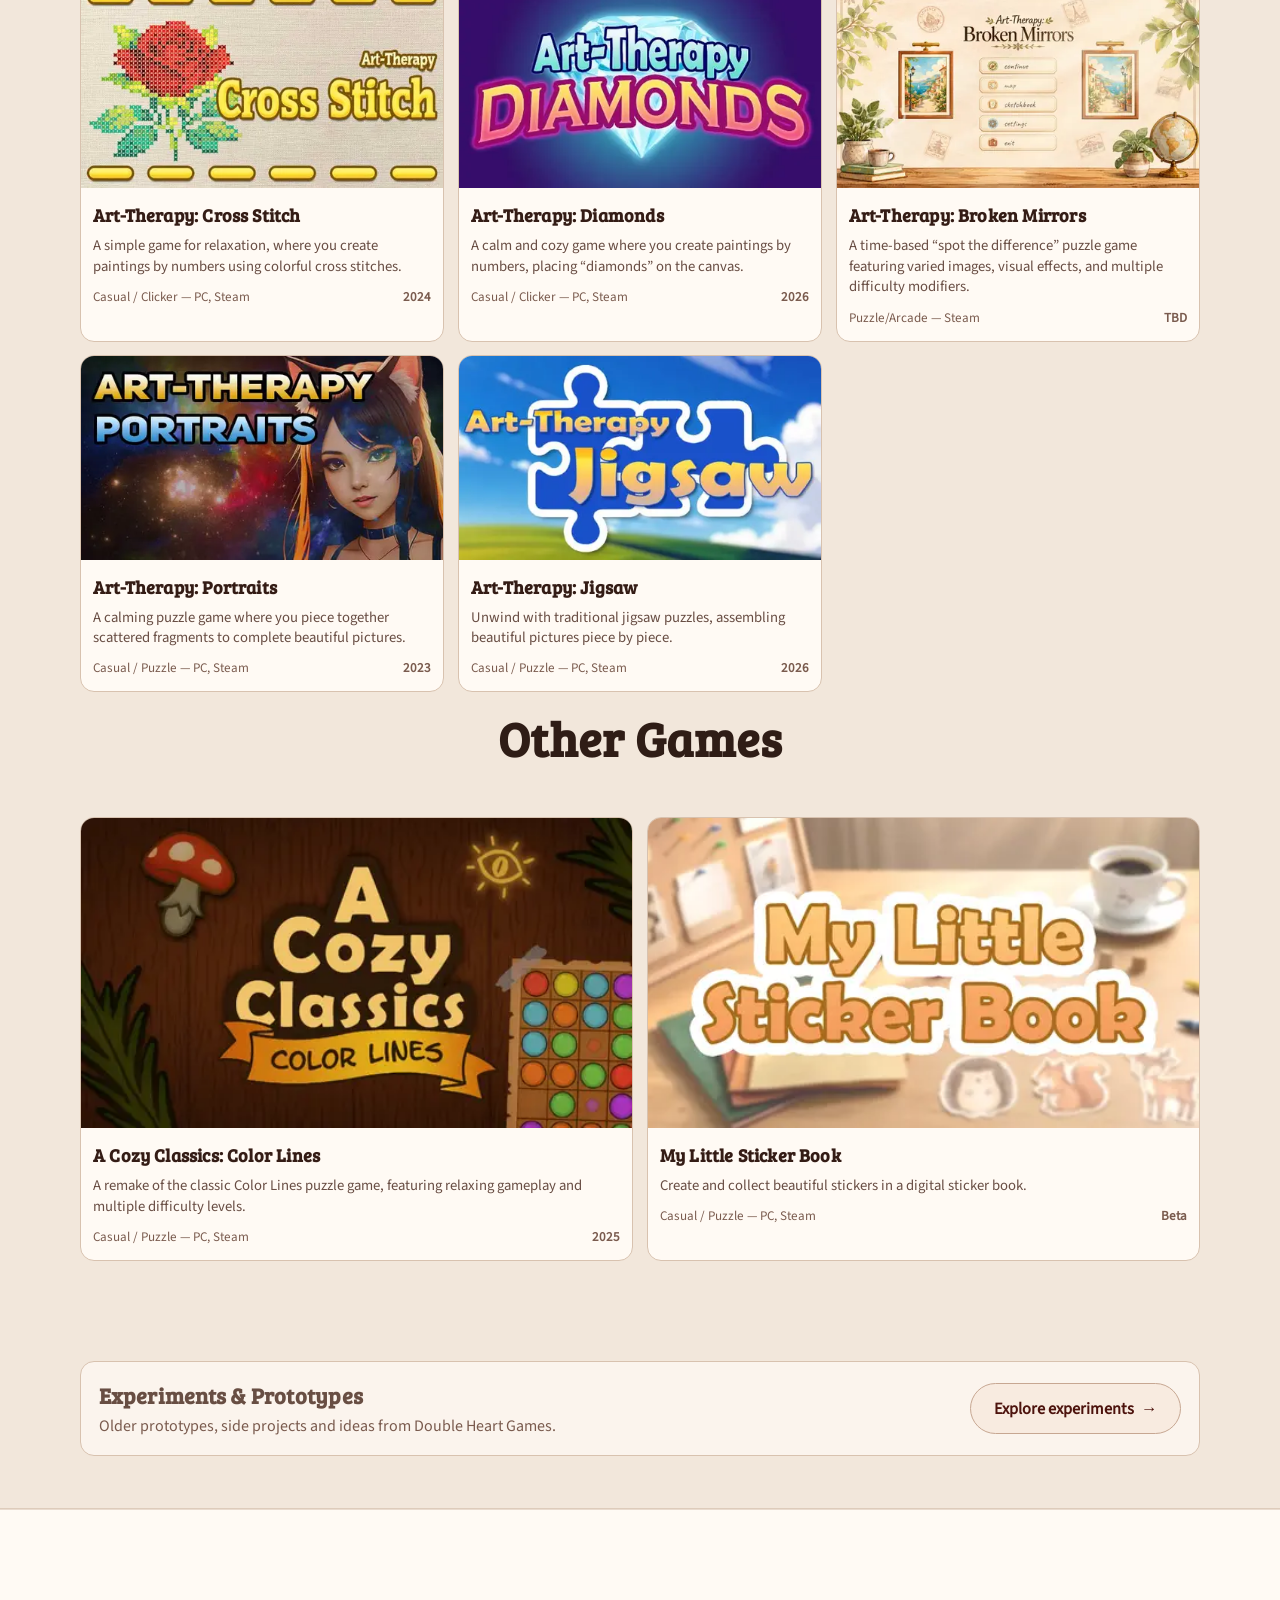
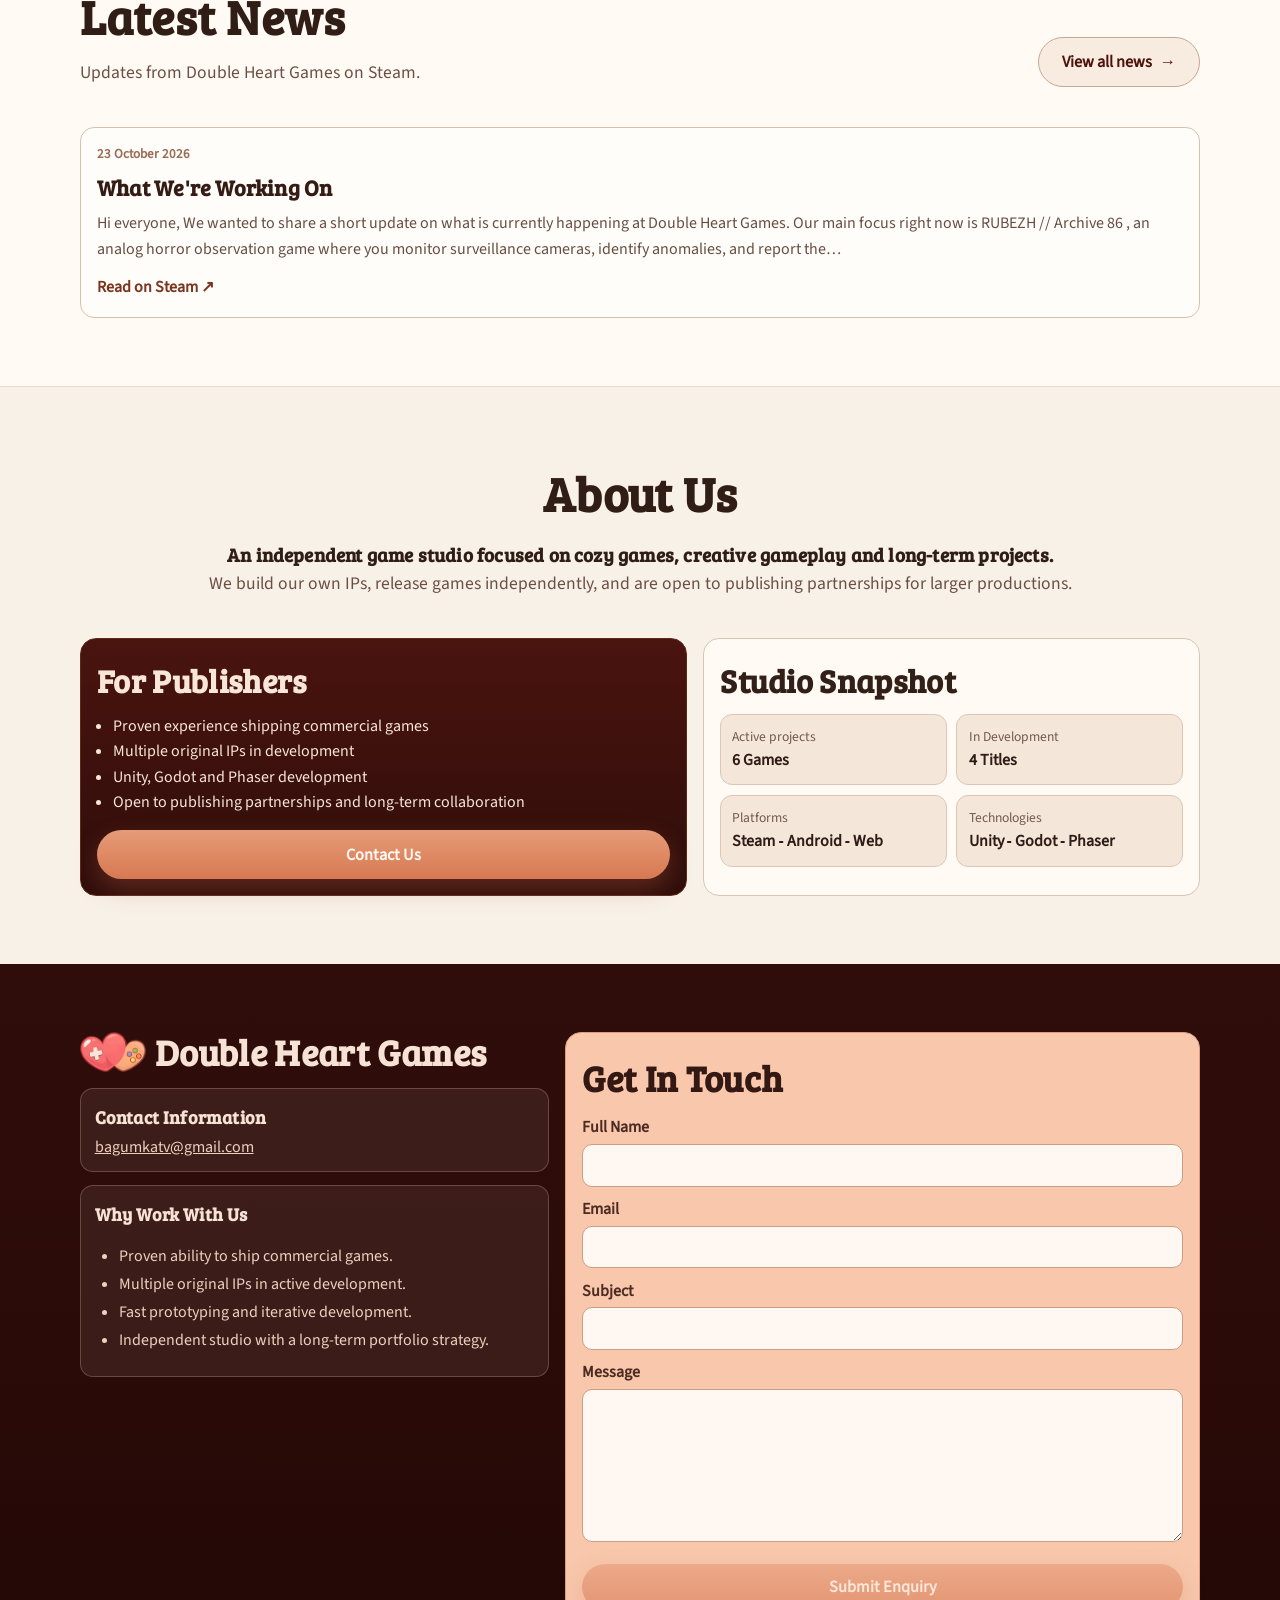
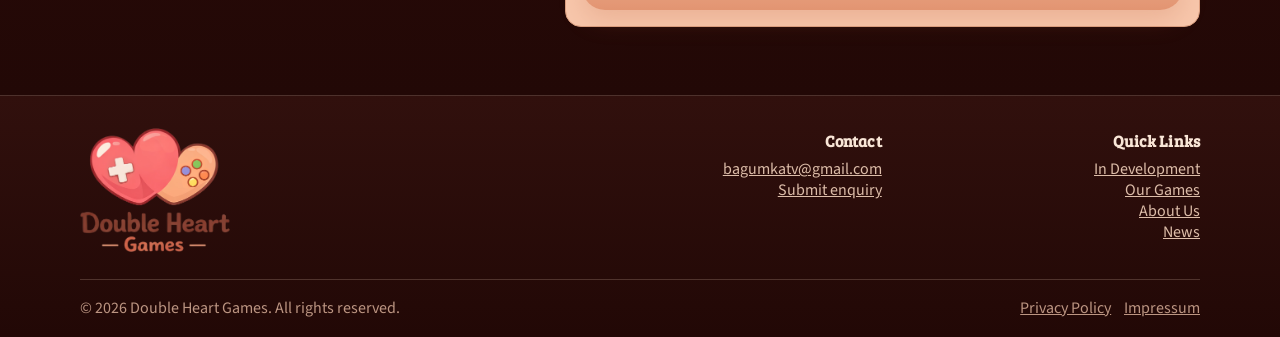
==== commit b61cb7c9: "news" ====
--- a/index.html
+++ b/index.html
@@ -108,5 +108,5 @@
         </div>
       </div>
     </app-root>
-  <script src="polyfills-5CFQRCPP.js" type="module"></script><script src="main-KBYFDMNR.js" type="module"></script><script>document.querySelectorAll('link[data-beasties-media]').forEach(function(l){l.media=l.getAttribute('data-beasties-media');l.removeAttribute('data-beasties-media')})</script></body>
+  <script src="polyfills-5CFQRCPP.js" type="module"></script><script src="main-BOPEM5QN.js" type="module"></script><script>document.querySelectorAll('link[data-beasties-media]').forEach(function(l){l.media=l.getAttribute('data-beasties-media');l.removeAttribute('data-beasties-media')})</script></body>
 </html>
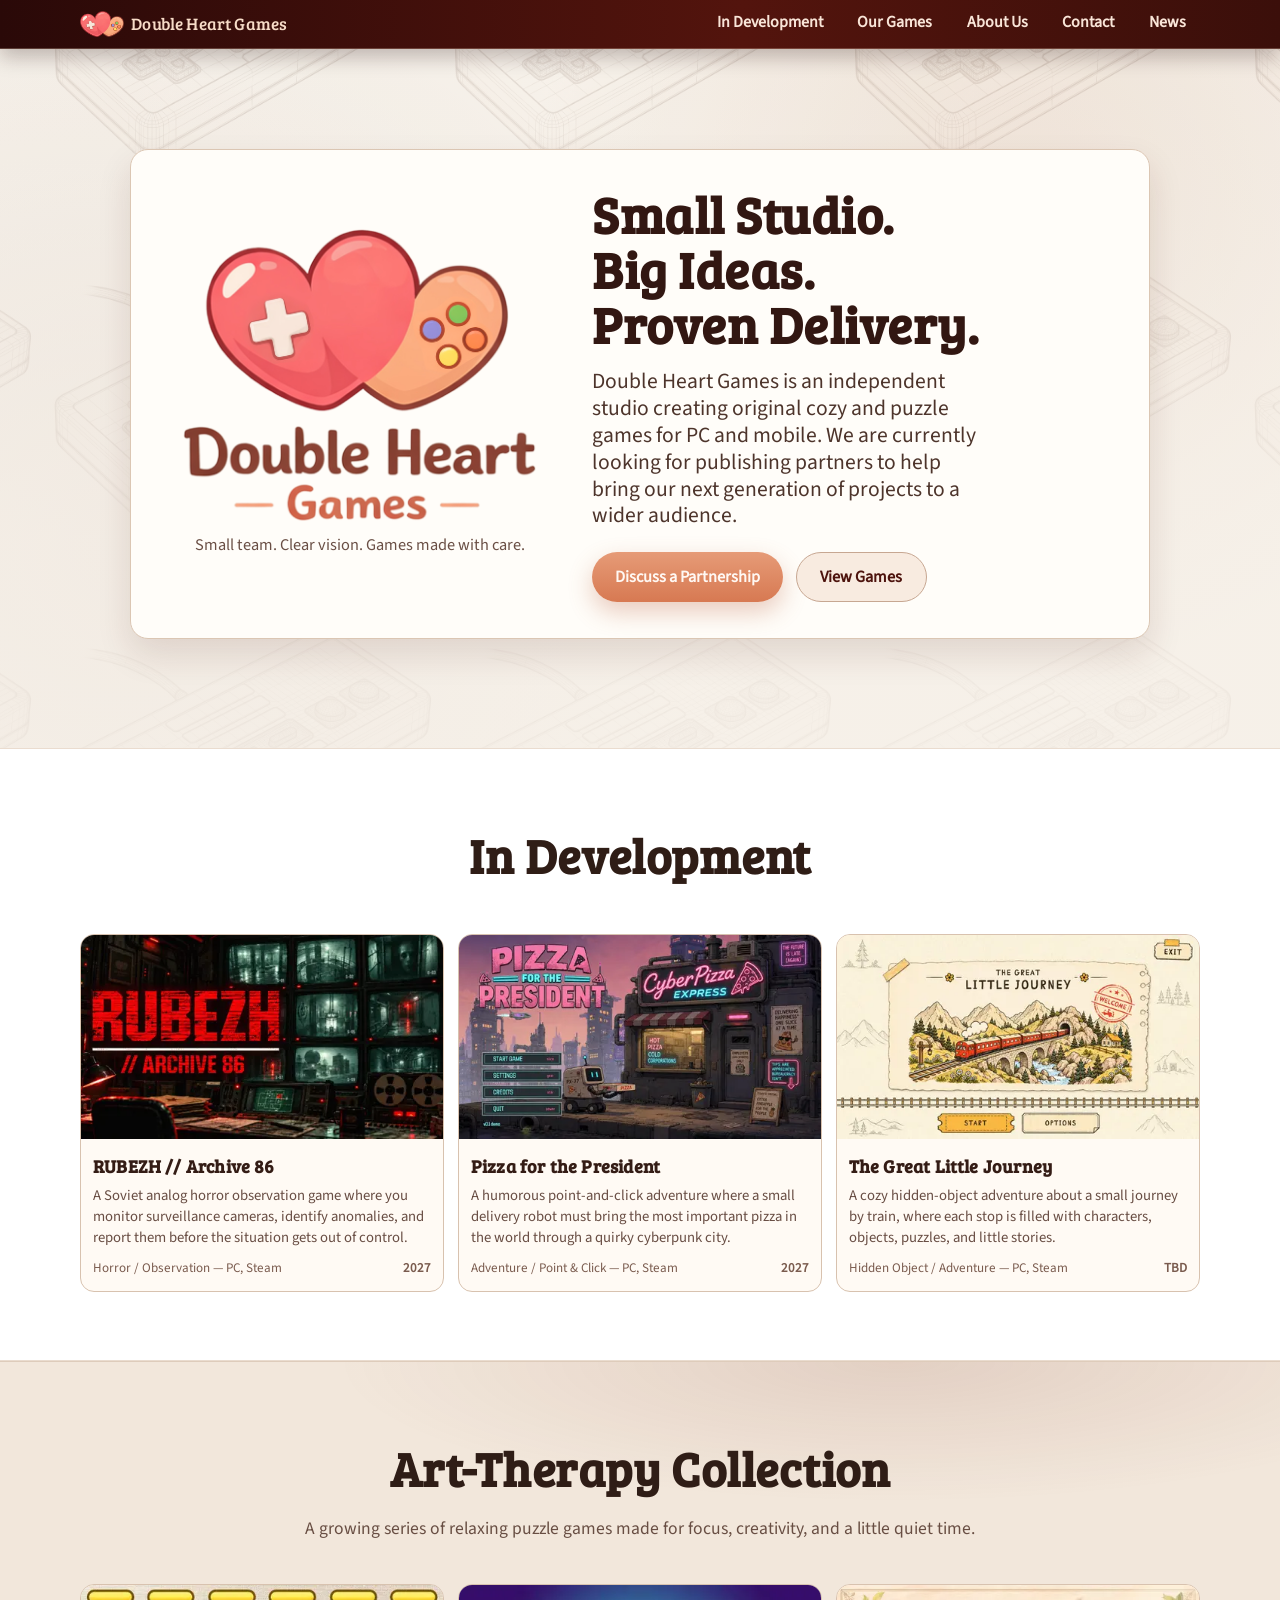
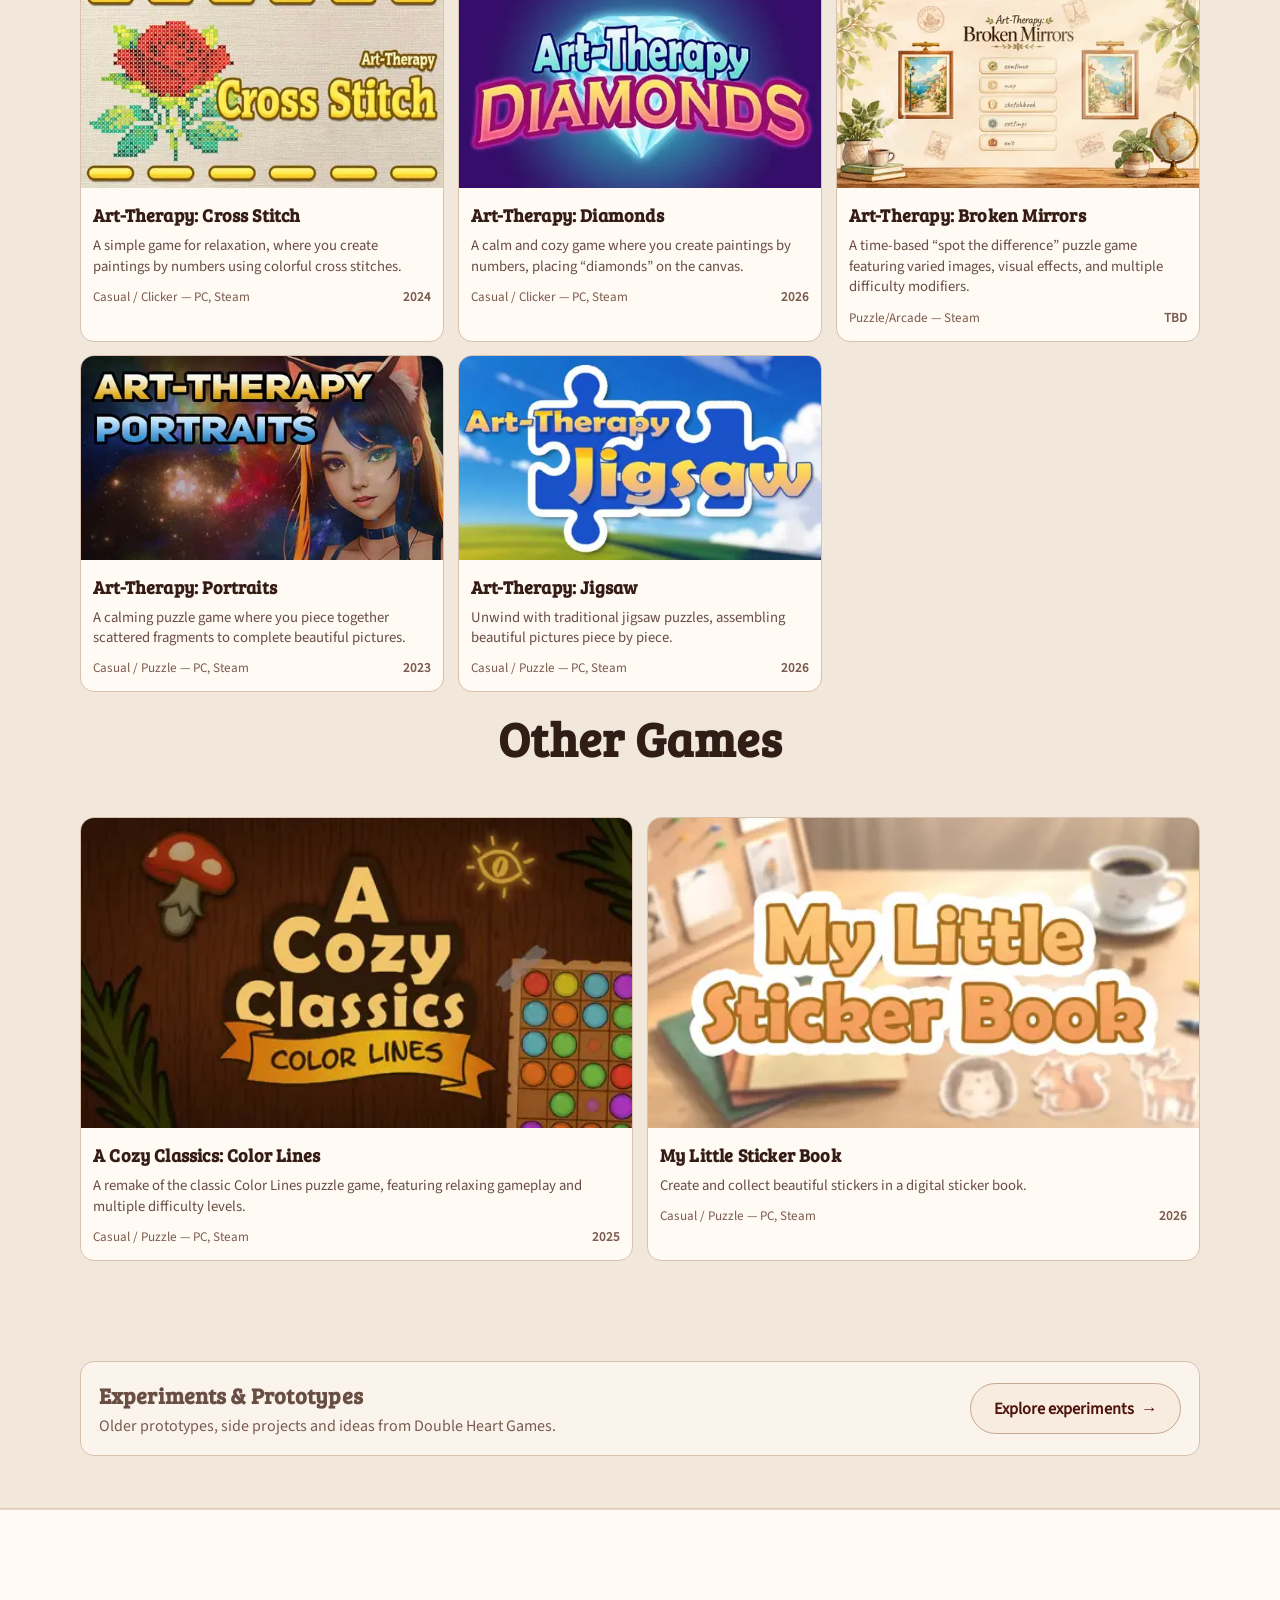
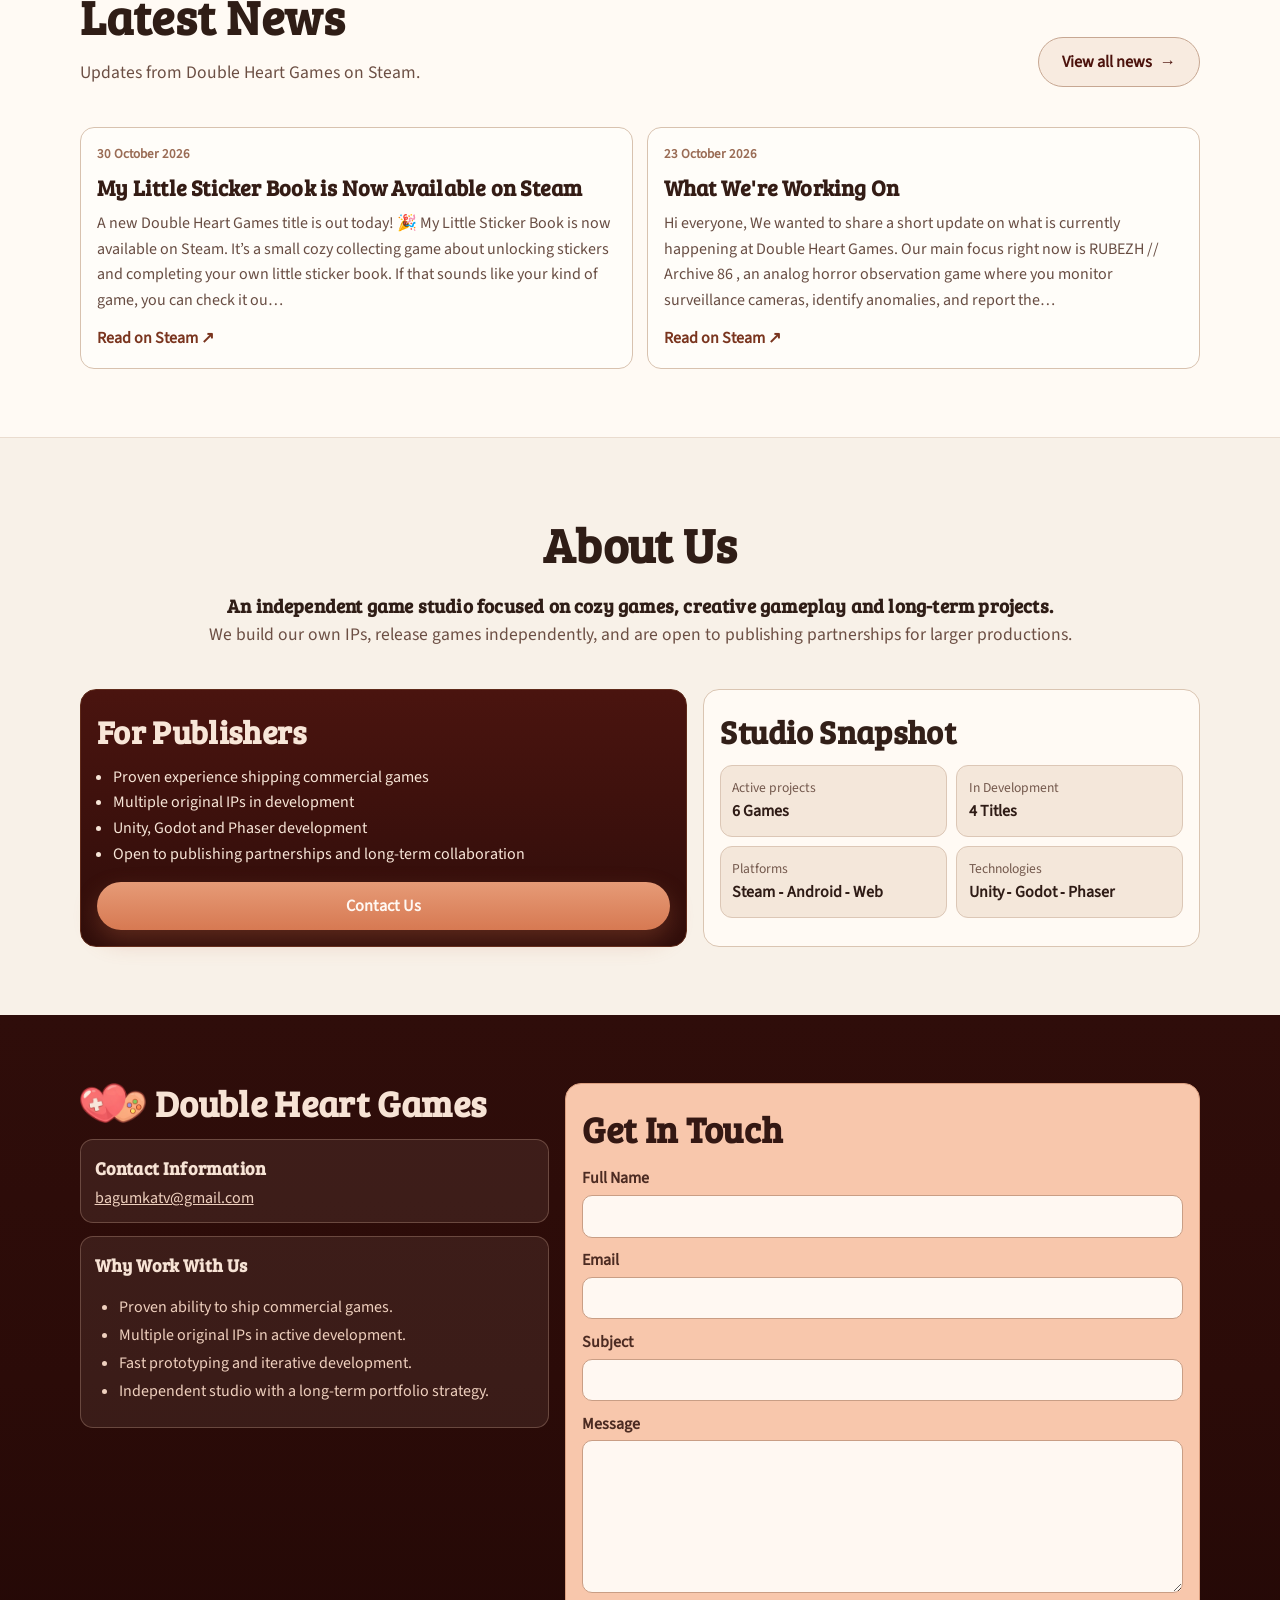
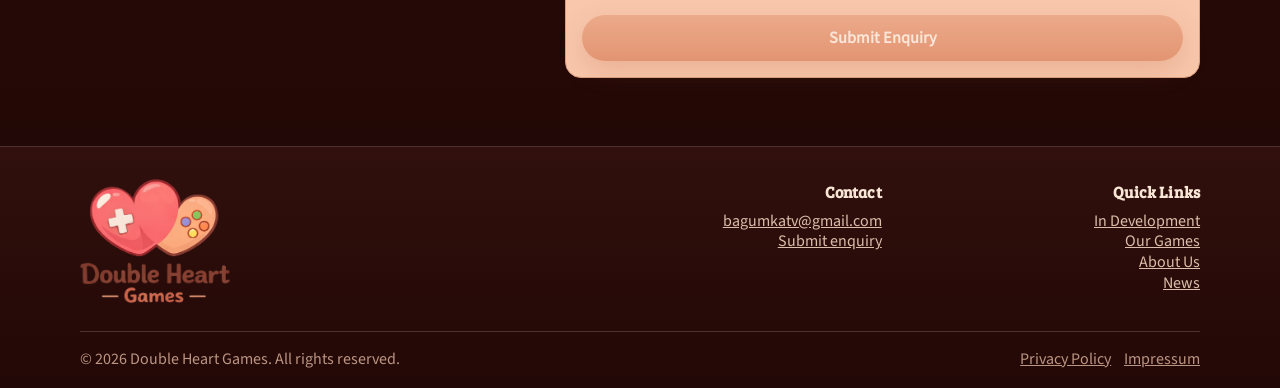
==== commit 1dc25f3a: "fix" ====
--- a/index.html
+++ b/index.html
@@ -108,5 +108,5 @@
         </div>
       </div>
     </app-root>
-  <script src="polyfills-5CFQRCPP.js" type="module"></script><script src="main-BOPEM5QN.js" type="module"></script><script>document.querySelectorAll('link[data-beasties-media]').forEach(function(l){l.media=l.getAttribute('data-beasties-media');l.removeAttribute('data-beasties-media')})</script></body>
+  <script src="polyfills-5CFQRCPP.js" type="module"></script><script src="main-G3USV6SK.js" type="module"></script><script>document.querySelectorAll('link[data-beasties-media]').forEach(function(l){l.media=l.getAttribute('data-beasties-media');l.removeAttribute('data-beasties-media')})</script></body>
 </html>
